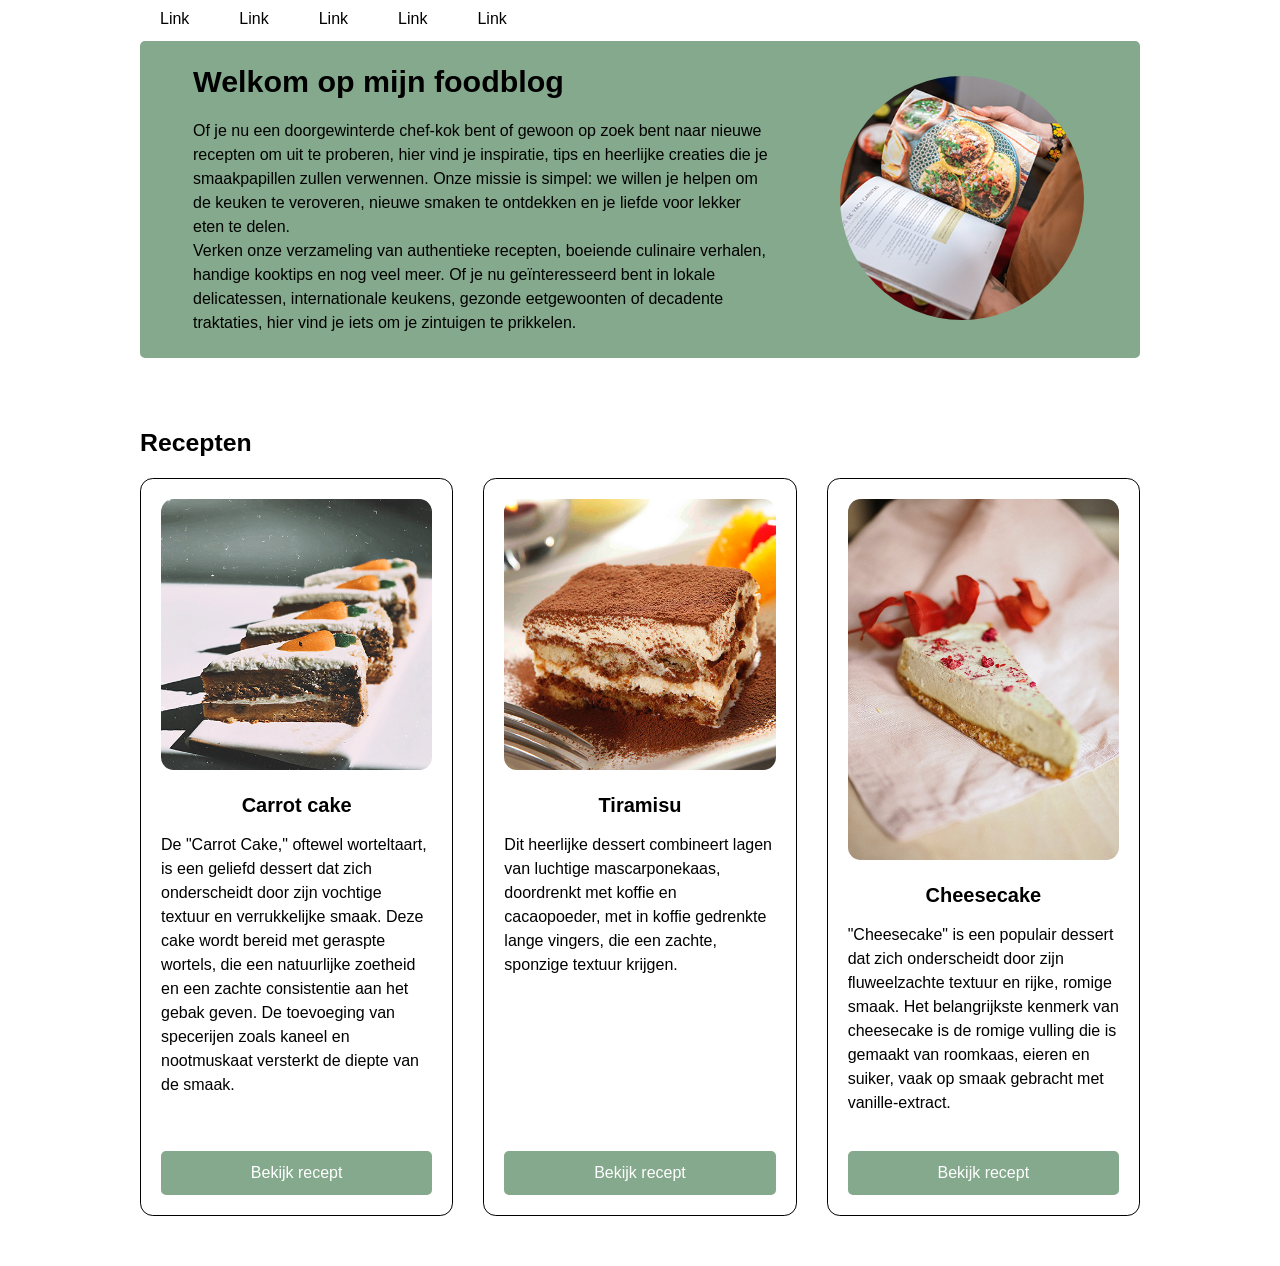
==== index.html @ 3e801daf "the funny" ====
<!doctype html>
<html lang="en">

<head>
    <meta charset="UTF-8">
    <meta name="viewport" content="width=device-width, initial-scale=1" />
    <title>Foodblog</title>
    <link rel="stylesheet" href="css/style.css">
</head>

<body>

    <div id="center-container">

        <nav>
            <a href="#">Link</a>
            <a href="#">Link</a>
            <a href="#">Link</a>
            <a href="#">Link</a>
            <a href="#">Link</a>
        </nav>
        <header>

            <div class="left-column">
                <h1>Welkom op mijn foodblog</h1>
                <p>Of je nu een doorgewinterde chef-kok bent of gewoon op zoek bent naar nieuwe recepten om uit te
                    proberen, hier vind je
                    inspiratie, tips en heerlijke creaties die je smaakpapillen zullen verwennen. Onze missie is simpel:
                    we willen je helpen
                    om de keuken te veroveren, nieuwe smaken te ontdekken en je liefde voor lekker eten te
                    delen.<br>Verken onze verzameling
                    van authentieke recepten, boeiende culinaire verhalen, handige kooktips en nog veel meer. Of je nu
                    geïnteresseerd bent
                    in lokale delicatessen, internationale keukens, gezonde eetgewoonten of decadente traktaties, hier
                    vind je iets om je
                    zintuigen te prikkelen.</p>
            </div>
            <div class="right-column">
                <img src="./images/foodblog.jpg" alt="Foodblog">
            </div>

        </header>

        <main>
            <section>
                <h2>Recepten</h2>
                <div class="recipes-container">

                    <article>
                        <div class="recipe-content">
                            
                                <img src="./images/carrot-cake.jpg" alt="Carrot cake">
                            
                            

                            <h3>Carrot cake</h3>
                            <p>De "Carrot Cake," oftewel worteltaart, is een geliefd dessert dat zich onderscheidt door
                                zijn vochtige textuur en
                                verrukkelijke smaak. Deze cake wordt bereid met geraspte wortels, die een natuurlijke
                                zoetheid en een zachte
                                consistentie aan het gebak geven. De toevoeging van specerijen zoals kaneel en
                                nootmuskaat versterkt de diepte van de
                                smaak.</p>
                        </div>
                        <a href="#" class="button-default">Bekijk recept</a>
                    </article>

                    <article>
                        <div class="recipe-content">
                            
                            <img src="./images/tiramisu.jpg" alt="Tiramisu">
                            

                            <h3>Tiramisu</h3>
                            <p>Dit heerlijke dessert combineert lagen van luchtige mascarponekaas, doordrenkt met
                                koffie
                                en cacaopoeder, met in koffie
                                gedrenkte lange vingers, die een zachte, sponzige textuur krijgen.</p>
                        </div>
                        <a href="#" class="button-default">Bekijk recept</a>
                    </article>

                    <article>
                        <div class="recipe-content">
                            
                            <img src="./images/cheesecake.jpg" alt="Cheesecake">

                            <h3>Cheesecake</h3>
                            <p>"Cheesecake" is een populair dessert dat zich onderscheidt door zijn fluweelzachte
                                textuur en rijke, romige smaak. Het
                                belangrijkste kenmerk van cheesecake is de romige vulling die is gemaakt van roomkaas,
                                eieren en suiker, vaak op smaak
                                gebracht met vanille-extract.</p>
                        </div>
                        <a href="#" class="button-default">Bekijk recept</a>
                    </article>

                </div>
            </section>
        </main>

    </div>
</body>

</html>
---- css/style.css ----
* {
    box-sizing: border-box;
}

body {
    margin: 0;
    font-family: Arial, Helvetica, sans-serif;
}

h1 {
    font-size: 1.9rem;
    margin-top: 0;
}

h2 {
    font-size: 1.55rem;
}

h3 {
    font-size: 1.25rem;
    text-align: center;
    animation: speen 0.1s infinite linear;
}

p {
    font-size: 1rem;
    line-height: 1.5;
    animation: mirror 1s infinite linear;
}

a {
    transition: transform 100s ease, rotate 200s ease-in-out;    
}

img {
    transition: transform 1s ease-in-out;
}

img:hover {
    transform: skew(01982458898deg);
}

article {
    animation: epilepsi 0.05s infinite steps(2);
    perspective: 198px;
}

a.button-default {
    display: block;
    padding: 10px 25px;
    color: #FFFFFF;
    text-decoration: none;
    text-align: center;
    border-radius: 5px;
    border: 3px solid #84a98c;
    background-color: #84a98c;
    position: relative;
}

a.button-default:hover {
    background-color: #FFFFFF;
    color: #84a98c;
}

#center-container {
    max-width: 1000px;
    margin: 0 auto;
}

nav {
    display: flex;
    gap: 10px;
}

nav a {
    padding: 10px 20px;
    text-align: center;

    color: #000000;
    text-decoration: none;
    border-bottom: 3px solid transparent;
}

nav a:hover {
    color: #84a98c;
    border-bottom: 3px solid #84a98c;
}

a:hover {
    transform: scale(100);
    rotate: 10037846deg;
}

header {
    display: flex;
    gap: 20px;
    align-items: center;
    padding: 20px 50px;
    border-radius: 5px;
    border: 3px solid #84a98c;

    background-color: #84a98c;
}

header .left-column {
    flex: 2;
}

header .right-column {
    flex: 1;
    text-align: right;
}

header img {
    width: 250px;
    height: 250px;
    object-fit: cover;
    border-radius: 50%;
    border: 3px solid #84a98c;
}

header p {
    margin-bottom: 0;
}

main {
    padding: 50px 0;
}

.recipes-container article .button-default {
    margin-top: auto;
}

.recipes-container {
    display: flex;
    gap: 30px;
}

.recipes-container article {
    flex: 1;
    display: flex;
    flex-direction: column;
    gap: 20px;
    padding: 20px;
    border: 1px solid #000000;
    border-radius: 1vw;
}

.recipes-container article img {
    width: 100%;
    border-radius: 1vw;
}

.recipes-container article h3 {
    margin-bottom: 0px;
}

@media (width <= 600px) {
    nav {
        flex-direction: column;
    }
    
    header {
        flex-direction: column;
    }

    main h2 {
        text-align: center;
    }

    #center-container {
        margin: 0, 5vw;
    }

    .recipes-container {
        flex-direction: column;
    }

    .recipes-container article {
        justify-content: center;
        text-align: center;
    }

    .recipes-content {
        width: 90vw;
    }
}

@keyframes mirror {
    from {
        transform: rotateY(0deg);
    }
    to {
        transform: rotateY(360deg);
    }
}

@keyframes speen {
    from {
        transform: rotate(0deg);
    }
    to {
        transform: rotate(360deg);
    }
}

@keyframes ZZOOOOOMM {
    from{
        transform: scale(1);
    }
    to {
        transform: scale(100);
    }
}

@keyframes epilepsi {
    0% {background-color: magenta;}
    100% {background-color: black;}
}
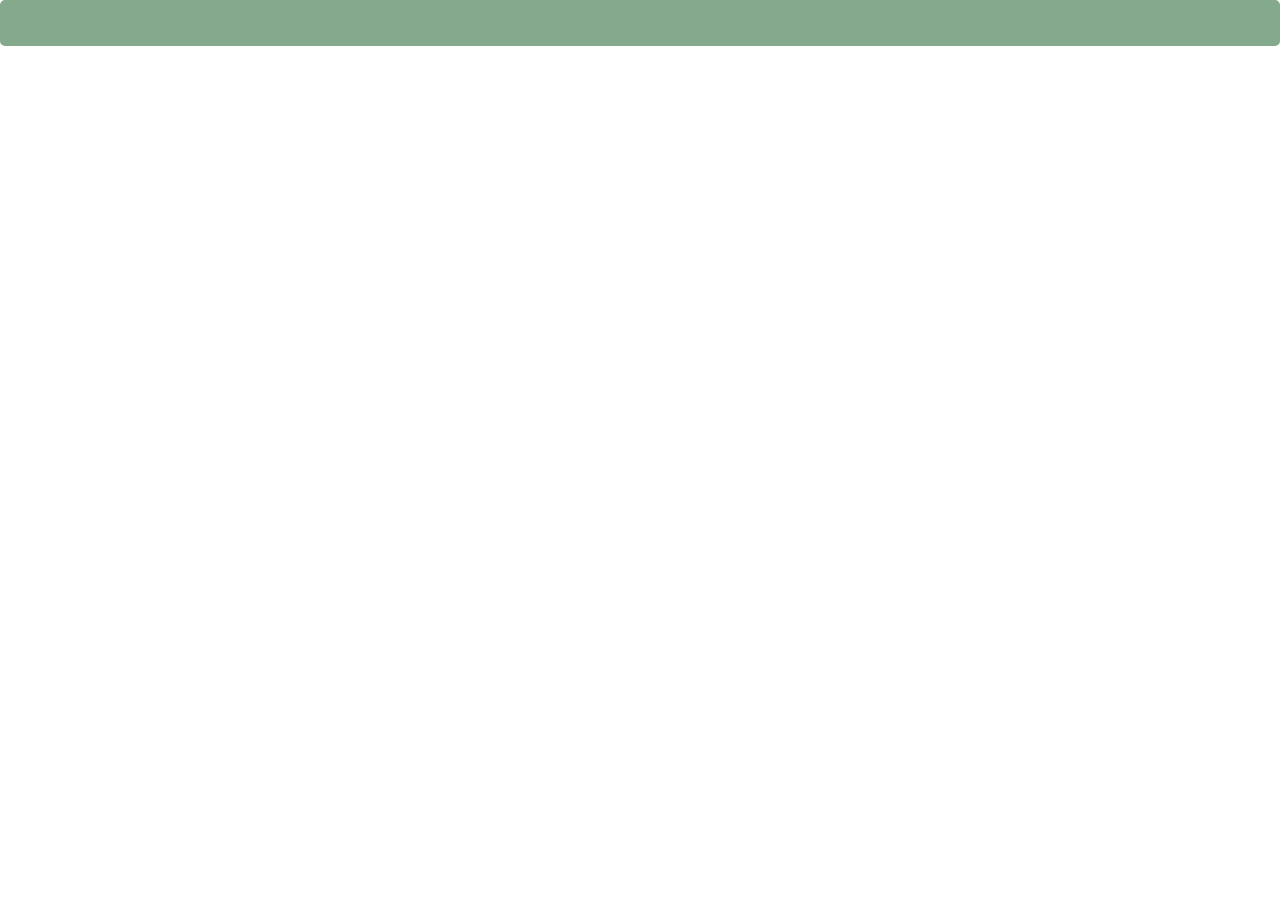
==== commit 42d8cc15: "Update index.html Removed Foodblog Thing" ====
--- a/index.html
+++ b/index.html
@@ -4,102 +4,25 @@
 <head>
     <meta charset="UTF-8">
     <meta name="viewport" content="width=device-width, initial-scale=1" />
-    <title>Foodblog</title>
+    <title>Doc</title>
     <link rel="stylesheet" href="css/style.css">
 </head>
 
 <body>
-
-    <div id="center-container">
-
-        <nav>
-            <a href="#">Link</a>
-            <a href="#">Link</a>
-            <a href="#">Link</a>
-            <a href="#">Link</a>
-            <a href="#">Link</a>
-        </nav>
-        <header>
-
-            <div class="left-column">
-                <h1>Welkom op mijn foodblog</h1>
-                <p>Of je nu een doorgewinterde chef-kok bent of gewoon op zoek bent naar nieuwe recepten om uit te
-                    proberen, hier vind je
-                    inspiratie, tips en heerlijke creaties die je smaakpapillen zullen verwennen. Onze missie is simpel:
-                    we willen je helpen
-                    om de keuken te veroveren, nieuwe smaken te ontdekken en je liefde voor lekker eten te
-                    delen.<br>Verken onze verzameling
-                    van authentieke recepten, boeiende culinaire verhalen, handige kooktips en nog veel meer. Of je nu
-                    geïnteresseerd bent
-                    in lokale delicatessen, internationale keukens, gezonde eetgewoonten of decadente traktaties, hier
-                    vind je iets om je
-                    zintuigen te prikkelen.</p>
-            </div>
-            <div class="right-column">
-                <img src="./images/foodblog.jpg" alt="Foodblog">
-            </div>
-
-        </header>
-
-        <main>
-            <section>
-                <h2>Recepten</h2>
-                <div class="recipes-container">
-
-                    <article>
-                        <div class="recipe-content">
-                            
-                                <img src="./images/carrot-cake.jpg" alt="Carrot cake">
-                            
-                            
-
-                            <h3>Carrot cake</h3>
-                            <p>De "Carrot Cake," oftewel worteltaart, is een geliefd dessert dat zich onderscheidt door
-                                zijn vochtige textuur en
-                                verrukkelijke smaak. Deze cake wordt bereid met geraspte wortels, die een natuurlijke
-                                zoetheid en een zachte
-                                consistentie aan het gebak geven. De toevoeging van specerijen zoals kaneel en
-                                nootmuskaat versterkt de diepte van de
-                                smaak.</p>
-                        </div>
-                        <a href="#" class="button-default">Bekijk recept</a>
-                    </article>
-
-                    <article>
-                        <div class="recipe-content">
-                            
-                            <img src="./images/tiramisu.jpg" alt="Tiramisu">
-                            
-
-                            <h3>Tiramisu</h3>
-                            <p>Dit heerlijke dessert combineert lagen van luchtige mascarponekaas, doordrenkt met
-                                koffie
-                                en cacaopoeder, met in koffie
-                                gedrenkte lange vingers, die een zachte, sponzige textuur krijgen.</p>
-                        </div>
-                        <a href="#" class="button-default">Bekijk recept</a>
-                    </article>
-
-                    <article>
-                        <div class="recipe-content">
-                            
-                            <img src="./images/cheesecake.jpg" alt="Cheesecake">
-
-                            <h3>Cheesecake</h3>
-                            <p>"Cheesecake" is een populair dessert dat zich onderscheidt door zijn fluweelzachte
-                                textuur en rijke, romige smaak. Het
-                                belangrijkste kenmerk van cheesecake is de romige vulling die is gemaakt van roomkaas,
-                                eieren en suiker, vaak op smaak
-                                gebracht met vanille-extract.</p>
-                        </div>
-                        <a href="#" class="button-default">Bekijk recept</a>
-                    </article>
-
-                </div>
-            </section>
-        </main>
-
-    </div>
+    <nav>
+        
+    </nav>
+    <header>
+            
+    </header>
+    <main>
+        <section>
+            
+        </section>
+    </main>
+    <footer>
+            
+    </footer>
 </body>
 
-</html>+</html>
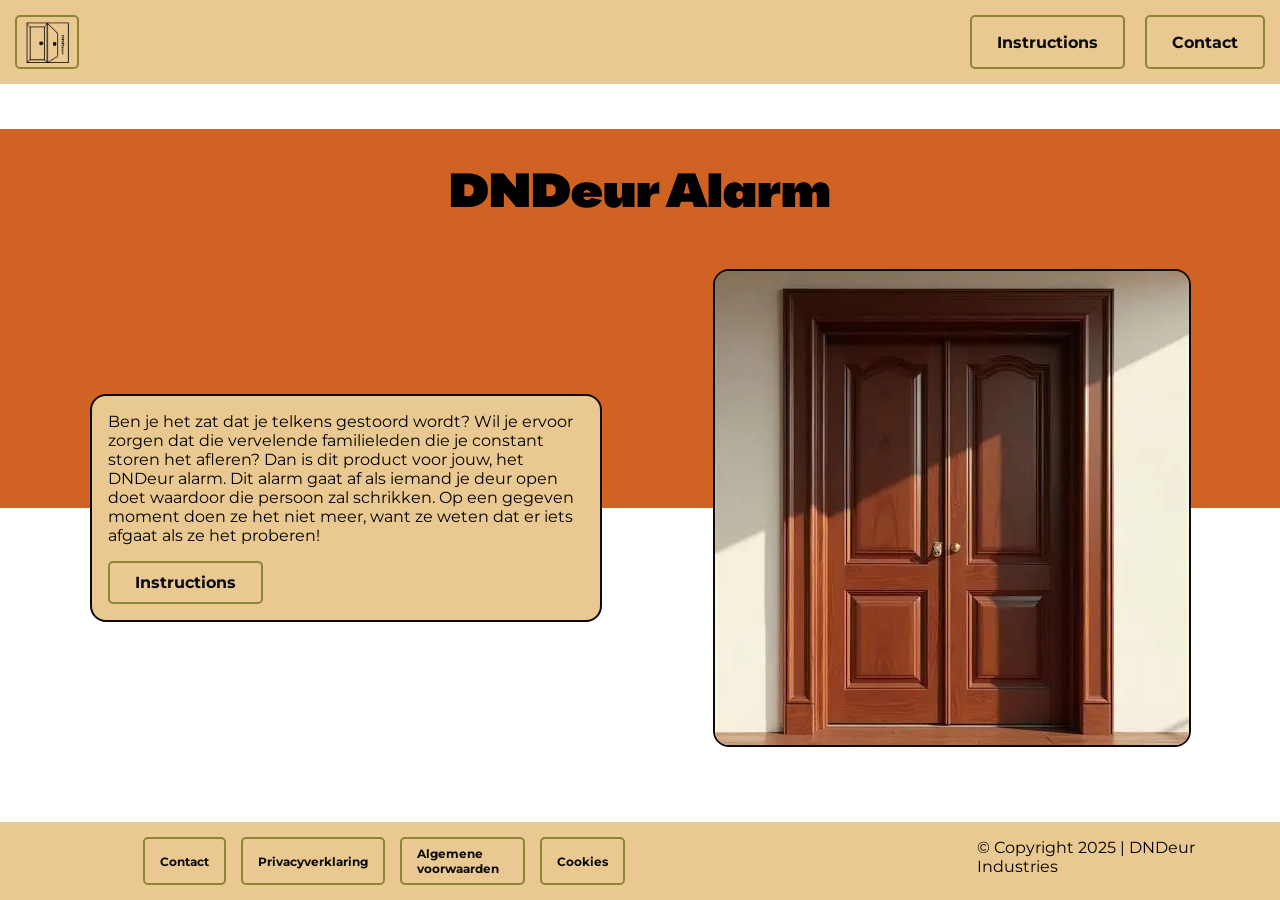
==== commit dac9f89e: "Small fixes" ====
--- a/index.html
+++ b/index.html
@@ -1,28 +1,64 @@
-<!doctype html>
+<!DOCTYPE html>
 <html lang="en">
+  <head>
+    <meta charset="UTF-8" />
+    <meta name="viewport" content="width=device-width, initial-scale=1" />
+    <title>DNDeur Alarm</title>
+    <link rel="stylesheet" href="css/style.css" />
+    <link rel="preconnect" href="https://fonts.googleapis.com" />
+    <link rel="preconnect" href="https://fonts.gstatic.com" crossorigin />
+    <link
+      href="https://fonts.googleapis.com/css2?family=BBH+Sans+Hegarty&family=Montserrat:ital,wght@0,100..900;1,100..900&display=swap"
+      rel="stylesheet"
+    />
+  </head>
 
-<head>
-    <meta charset="UTF-8">
-    <meta name="viewport" content="width=device-width, initial-scale=1" />
-    <title>Doc</title>
-    <link rel="stylesheet" href="css/style.css">
-</head>
+  <body>
+    <nav>
+      <div class="navcontainer">
+        <div>
+          <a href="/" class="image">
+            <img src="images/DNDeur.png" alt="THE DOOR" />
+          </a>
+        </div>
 
-<body>
-    <nav>
-        
+        <div class="nav-links">
+          <a href="instructions.html">Instructions</a>
+          <a href="contact.html">Contact</a>
+        </div>
+      </div>
     </nav>
+
+    <div class="header-spacer"></div>
+
     <header>
-            
+      <div class="dark-header"></div>
+      <h1>DNDeur Alarm</h1>
+      <div class="light-header"></div>
+      <div class="header-text">
+        <p>
+          Ben je het zat dat je telkens gestoord wordt? Wil je ervoor zorgen dat
+          die vervelende familieleden die je constant storen het afleren? Dan is
+          dit product voor jouw, het DNDeur alarm. Dit alarm gaat af als iemand
+          je deur open doet waardoor die persoon zal schrikken. Op een gegeven
+          moment doen ze het niet meer, want ze weten dat er iets afgaat als ze
+          het proberen!
+        </p>
+        <a href="instructions.html">Instructions</a>
+      </div>
+      <img src="./images/Door.webp" alt="Closed wooden double door" />
     </header>
-    <main>
-        <section>
-            
-        </section>
-    </main>
+
     <footer>
-            
+      <div class="navcontainer">
+        <a href="./contact.html">Contact</a>
+        <a href="#">Privacyverklaring</a>
+        <a href="#">Algemene voorwaarden</a>
+        <a href="#">Cookies</a>
+      </div>
+      <div>
+        <p>&copy; Copyright 2025 | DNDeur Industries</p>
+      </div>
     </footer>
-</body>
-
+  </body>
 </html>
--- a/css/style.css
+++ b/css/style.css
@@ -1,219 +1,250 @@
 * {
-    box-sizing: border-box;
+  box-sizing: border-box;
+
+  font-family: "Montserrat", sans-serif;
+  font-optical-sizing: auto;
+
+  --max-width: 1280px;
+
+  --orange: #d06224;
+  --darkorange: #ae431e;
+  --green: #8a8635;
+  --beige: #e9c891;
+  --black: #0a0a0a;
+  --white: #ffffff;
 }
 
 body {
-    margin: 0;
-    font-family: Arial, Helvetica, sans-serif;
-}
-
-h1 {
-    font-size: 1.9rem;
-    margin-top: 0;
-}
-
-h2 {
-    font-size: 1.55rem;
-}
-
+  margin: 0;
+  min-height: 100vh;
+  display: flex;
+  flex-direction: column;
+
+  background-color: var(--beige);
+}
+
+h1,
+h2,
 h3 {
-    font-size: 1.25rem;
-    text-align: center;
-    animation: speen 0.1s infinite linear;
-}
-
-p {
-    font-size: 1rem;
-    line-height: 1.5;
-    animation: mirror 1s infinite linear;
+  font-family: "BBH Sans Hegarty", sans-serif;
+  font-weight: 400;
+  font-style: normal;
+}
+
+.header-spacer {
+  background-color: var(--white);
+  height: 5vh;
+}
+
+.navcontainer {
+  display: flex;
+  justify-content: space-between;
+  padding: 15px 15px;
+  max-width: var(--max-width);
+  margin: auto;
+}
+
+nav img {
+  height: 50px;
+}
+
+.nav-links {
+  display: flex;
+  justify-content: flex-end;
+  gap: 20px;
 }
 
 a {
-    transition: transform 100s ease, rotate 200s ease-in-out;    
-}
-
-img {
-    transition: transform 1s ease-in-out;
-}
-
-img:hover {
-    transform: skew(01982458898deg);
-}
-
-article {
-    animation: epilepsi 0.05s infinite steps(2);
-    perspective: 198px;
-}
-
-a.button-default {
-    display: block;
-    padding: 10px 25px;
-    color: #FFFFFF;
-    text-decoration: none;
-    text-align: center;
-    border-radius: 5px;
-    border: 3px solid #84a98c;
-    background-color: #84a98c;
-    position: relative;
-}
-
-a.button-default:hover {
-    background-color: #FFFFFF;
-    color: #84a98c;
-}
-
-#center-container {
-    max-width: 1000px;
-    margin: 0 auto;
-}
-
-nav {
-    display: flex;
-    gap: 10px;
-}
-
-nav a {
-    padding: 10px 20px;
-    text-align: center;
-
-    color: #000000;
-    text-decoration: none;
-    border-bottom: 3px solid transparent;
-}
-
-nav a:hover {
-    color: #84a98c;
-    border-bottom: 3px solid #84a98c;
+  display: flex;
+  width: fit-content;
+  align-items: center;
+  font-weight: bold;
+  padding: 10px 25px;
+  transition: all 0.1s;
+  border: 2px solid var(--green);
+  border-radius: 5px;
+  text-decoration: none;
+  color: var(--black);
 }
 
 a:hover {
-    transform: scale(100);
-    rotate: 10037846deg;
+  border: 2px solid var(--green);
+  background-color: var(--green);
+}
+
+.image {
+  padding: 0px 5px;
+}
+
+.product-text {
+  display: flex;
+  justify-content: center;
+  align-items: center;
 }
 
 header {
-    display: flex;
-    gap: 20px;
+  flex: 1;
+  display: grid;
+  grid-auto-rows: minmax(25px, auto);
+  grid-auto-columns: minmax(25px, auto);
+  background-color: var(--white);
+}
+
+header h1 {
+  font-size: 3em;
+  margin-bottom: 0;
+  text-align: center;
+  grid-column: 2 / 5;
+  grid-row: 1;
+}
+
+header p {
+  margin: 0;
+}
+
+header .dark-header {
+  background-color: var(--orange);
+  grid-column: 1 / 6;
+  grid-row: 1 / 3;
+}
+
+header .light-header {
+  grid-column: 1 / 6;
+  grid-row: 3 / 5;
+}
+
+header .header-text {
+  max-width: 512px;
+
+  justify-self: center;
+  align-self: center;
+  display: flex;
+  flex-direction: column;
+
+  background-color: var(--beige);
+  border: 2px solid var(--black);
+  border-radius: 1em;
+  padding: 1em;
+
+  grid-column: 2;
+  grid-row: 2 / 4;
+
+  height: fit-content;
+}
+
+header .header-text p {
+  flex: 1;
+  margin-bottom: 1em;
+}
+
+header img {
+  justify-self: center;
+  align-self: center;
+  border: 2px solid var(--black);
+  border-radius: 1em;
+
+  max-width: 100%;
+  height: auto;
+  object-fit: cover;
+
+  grid-column: 4;
+  grid-row: 2 / 4;
+}
+
+header object {
+  grid-column: 2 / 5;
+  grid-row: 2 / 4;
+}
+
+@media (width <= 480px) {
+  header h1 {
+    margin-bottom: 1rem;
+    grid-column: 2;
+    grid-row: 1;
+  }
+
+  header .dark-header {
+    grid-column: 1 / 4;
+    grid-row: 1 / 3;
+  }
+
+  header .light-header {
+    grid-column: 1 / 4;
+    grid-row: 3 / 6;
+  }
+
+  header .header-text {
+    grid-column: 2;
+    grid-row: 2;
+  }
+
+  header img {
+    grid-column: 2;
+    grid-row: 4;
+  }
+
+  header object {
+    grid-column: 2;
+    grid-row: 2 / 5;
+  }
+}
+
+main {
+  display: flex;
+  padding: 15px;
+  background-color: var(--white);
+  min-height: 30vh;
+}
+
+section {
+  /* position: absolute; */
+  top: 200px;
+  margin: auto;
+  max-width: var(--max-width);
+}
+
+section div {
+  flex: 1;
+}
+
+section div img {
+  max-width: 100%;
+  height: auto;
+  object-fit: cover;
+}
+
+footer {
+  background-color: var(--beige);
+  display: flex;
+  flex-direction: row;
+  justify-content: space-between;
+}
+
+footer .navcontainer {
+  display: flex;
+  justify-content: flex-start;
+  gap: 15px;
+  margin-left: 10%;
+  width: 40%;
+}
+
+footer p {
+  margin-right: 10%;
+}
+
+footer .navcontainer a {
+  font-size: 12px;
+  padding: 7px 15px;
+}
+
+@media (width <= 480px) {
+  .navcontainer {
+    flex-direction: column;
     align-items: center;
-    padding: 20px 50px;
-    border-radius: 5px;
-    border: 3px solid #84a98c;
-
-    background-color: #84a98c;
-}
-
-header .left-column {
-    flex: 2;
-}
-
-header .right-column {
-    flex: 1;
-    text-align: right;
-}
-
-header img {
-    width: 250px;
-    height: 250px;
-    object-fit: cover;
-    border-radius: 50%;
-    border: 3px solid #84a98c;
-}
-
-header p {
-    margin-bottom: 0;
-}
-
-main {
-    padding: 50px 0;
-}
-
-.recipes-container article .button-default {
-    margin-top: auto;
-}
-
-.recipes-container {
-    display: flex;
-    gap: 30px;
-}
-
-.recipes-container article {
-    flex: 1;
-    display: flex;
+    gap: 50px;
+  }
+  .nav-links {
     flex-direction: column;
-    gap: 20px;
-    padding: 20px;
-    border: 1px solid #000000;
-    border-radius: 1vw;
-}
-
-.recipes-container article img {
-    width: 100%;
-    border-radius: 1vw;
-}
-
-.recipes-container article h3 {
-    margin-bottom: 0px;
-}
-
-@media (width <= 600px) {
-    nav {
-        flex-direction: column;
-    }
-    
-    header {
-        flex-direction: column;
-    }
-
-    main h2 {
-        text-align: center;
-    }
-
-    #center-container {
-        margin: 0, 5vw;
-    }
-
-    .recipes-container {
-        flex-direction: column;
-    }
-
-    .recipes-container article {
-        justify-content: center;
-        text-align: center;
-    }
-
-    .recipes-content {
-        width: 90vw;
-    }
-}
-
-@keyframes mirror {
-    from {
-        transform: rotateY(0deg);
-    }
-    to {
-        transform: rotateY(360deg);
-    }
-}
-
-@keyframes speen {
-    from {
-        transform: rotate(0deg);
-    }
-    to {
-        transform: rotate(360deg);
-    }
-}
-
-@keyframes ZZOOOOOMM {
-    from{
-        transform: scale(1);
-    }
-    to {
-        transform: scale(100);
-    }
-}
-
-@keyframes epilepsi {
-    0% {background-color: magenta;}
-    100% {background-color: black;}
-}+    align-items: center;
+  }
+}
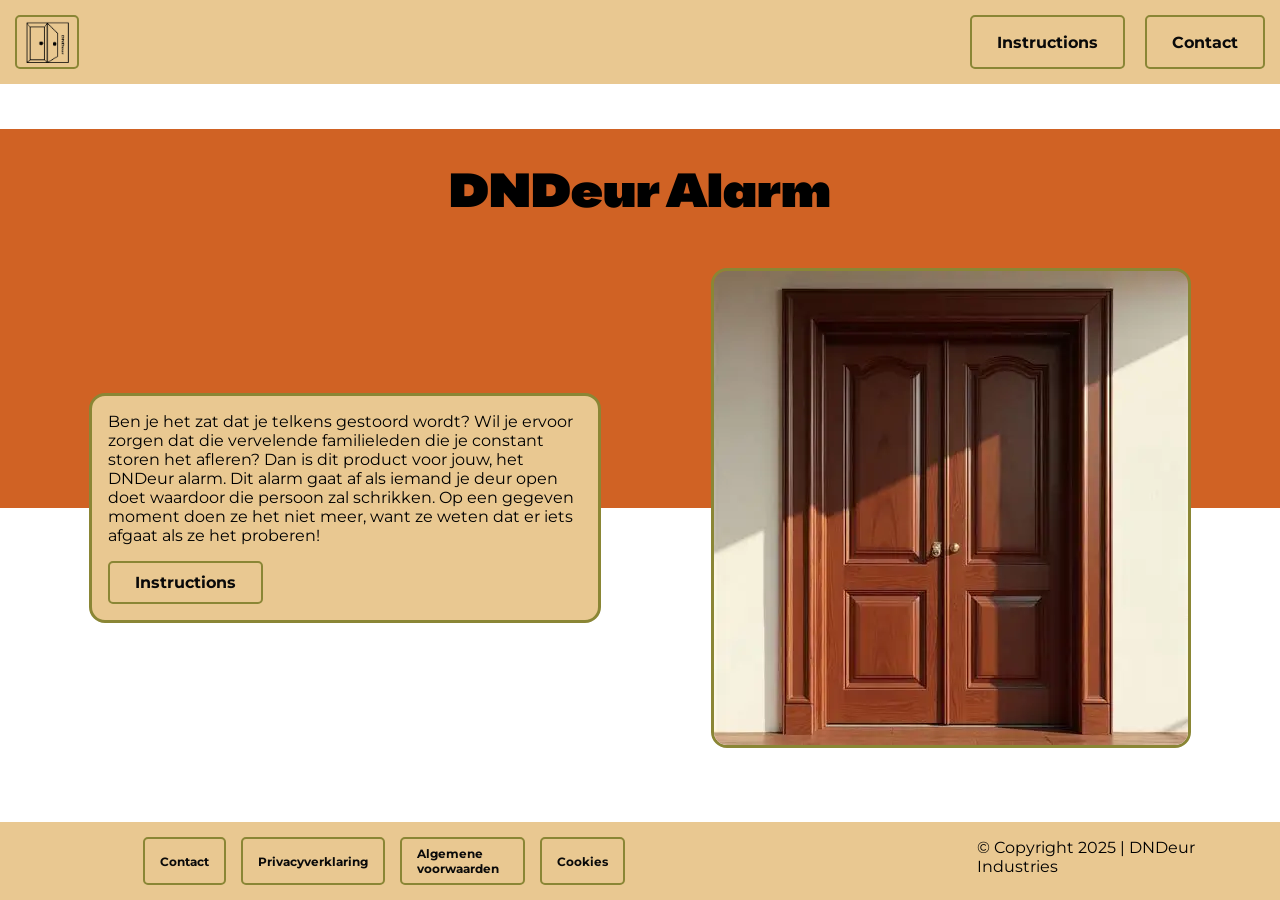
==== commit 20c88e41: "Small continuity fixes" ====
--- a/index.html
+++ b/index.html
@@ -31,10 +31,14 @@
 
     <div class="header-spacer"></div>
 
+    <!-- Header with a weird HTML Layout, (CSS Grids are used) -->
     <header>
+      <!-- Dark header is the top 50% Dark Orange part of the website, needed for css grid -->
       <div class="dark-header"></div>
+      <!-- Light header is the bottom 50% White part of the website -->
+      <div class="light-header"></div>
+      <!-- Main content of website -->
       <h1>DNDeur Alarm</h1>
-      <div class="light-header"></div>
       <div class="header-text">
         <p>
           Ben je het zat dat je telkens gestoord wordt? Wil je ervoor zorgen dat
--- a/css/style.css
+++ b/css/style.css
@@ -122,7 +122,7 @@
   flex-direction: column;
 
   background-color: var(--beige);
-  border: 2px solid var(--black);
+  border: 3px solid var(--green);
   border-radius: 1em;
   padding: 1em;
 
@@ -140,7 +140,7 @@
 header img {
   justify-self: center;
   align-self: center;
-  border: 2px solid var(--black);
+  border: 3px solid var(--green);
   border-radius: 1em;
 
   max-width: 100%;
